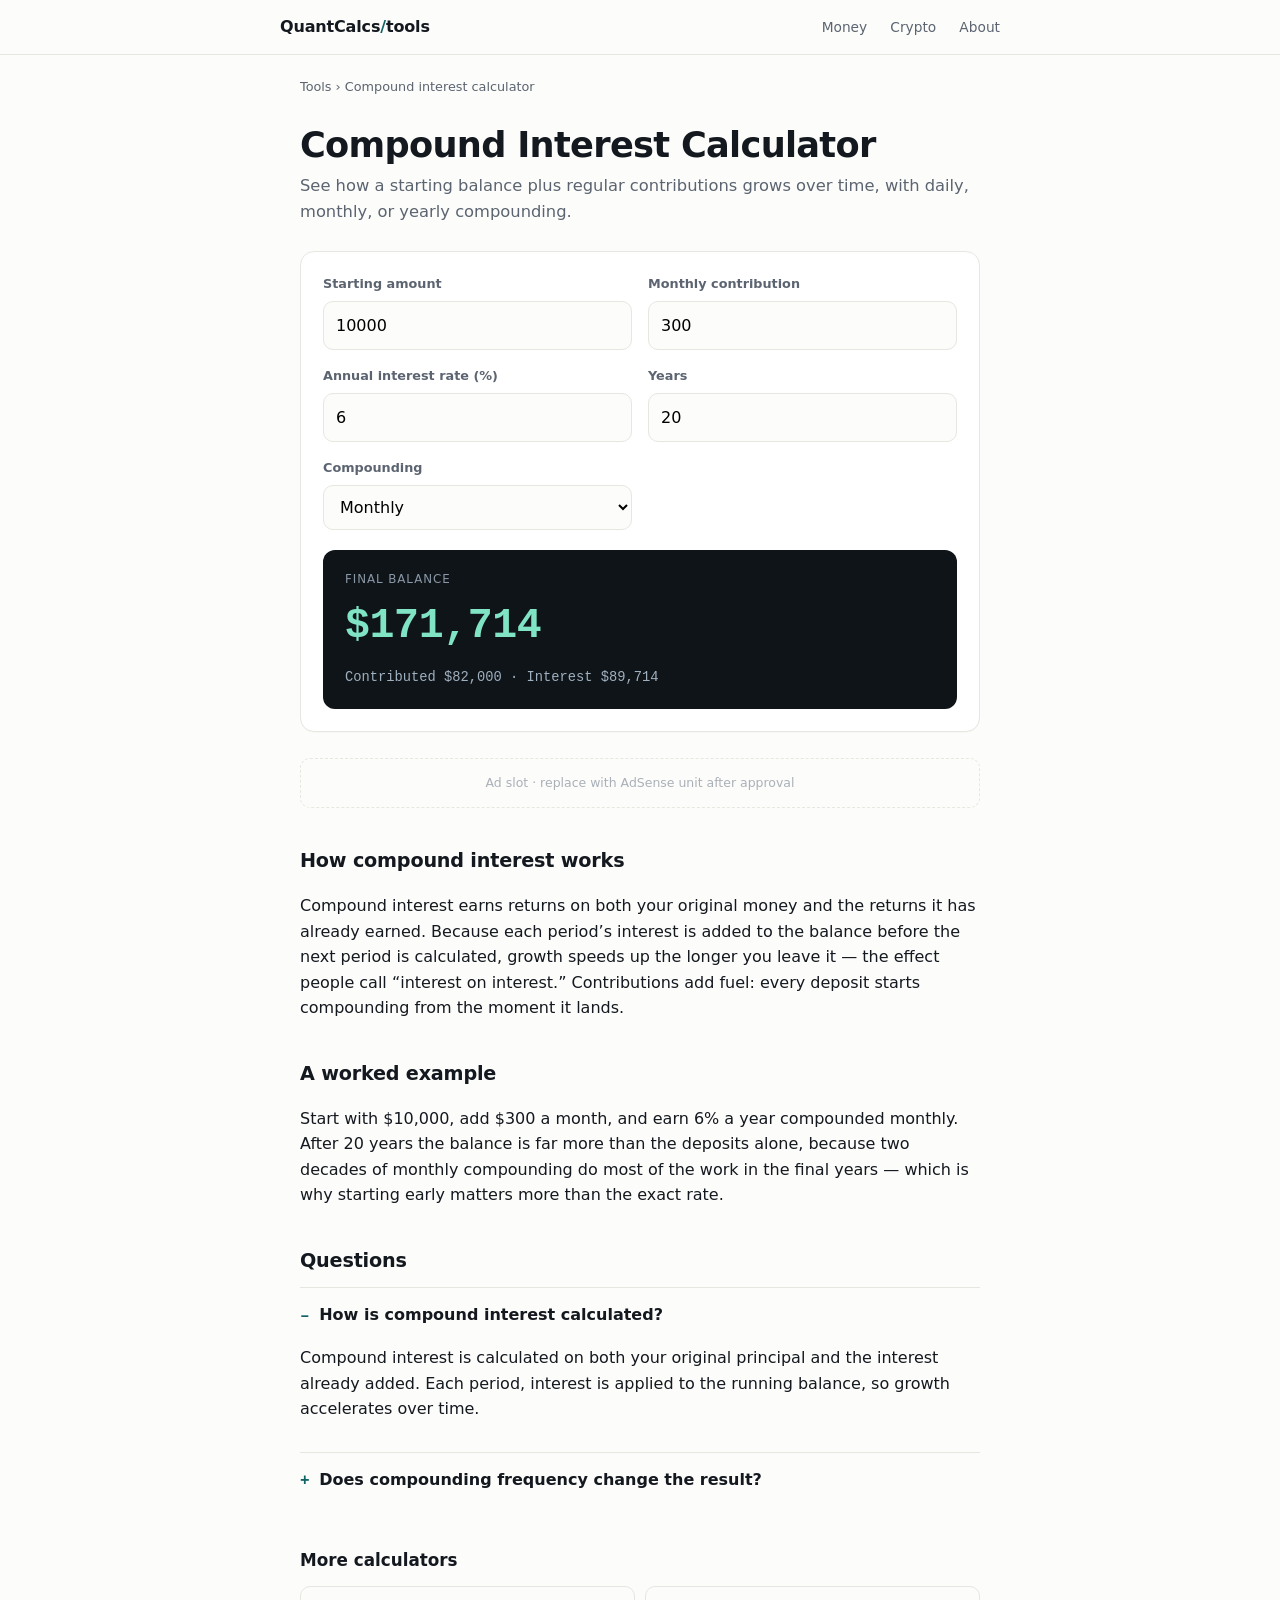
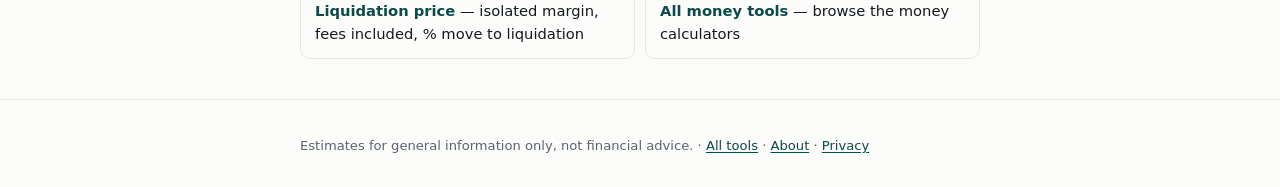
==== public/compound-interest-calculator/index.html @ 12baaa2d "hub shell + 2 tools Deployable static-site structure for quantcalcs.com: - public/ = deploy root (ho" ====
<!DOCTYPE html>
<html lang="en">
<!--
  ============================================================================
  REFERENCE MICRO-TOOL TEMPLATE  —  clone this file per new tool.
  Stack: dependency-free static HTML/CSS/vanilla-JS (max durability, top CWV).
  Every "CLONE:" comment marks something you change for a new tool.
  Everything else is the shared house style — keep it identical across tools.
  ============================================================================
-->
<head>
<meta charset="utf-8">
<meta name="viewport" content="width=device-width, initial-scale=1">

<!-- CLONE: title (<=60 chars, lead with the exact search phrase people type) -->
<title>Compound Interest Calculator — Daily, Monthly & Yearly</title>

<!-- CLONE: meta description (<=155 chars, promise the answer, natural keywords) -->
<meta name="description" content="Free compound interest calculator. See how savings grow with monthly contributions and daily, monthly, or yearly compounding. Instant results, no signup.">

<!-- CLONE: canonical URL to this tool's page -->
<link rel="canonical" href="https://quantcalcs.com/compound-interest-calculator/">
<meta name="robots" content="index,follow,max-image-preview:large">
<meta name="theme-color" content="#0f1419">

<!-- Open Graph / Twitter — CLONE the url/title/description -->
<meta property="og:type" content="website">
<meta property="og:title" content="Compound Interest Calculator">
<meta property="og:description" content="See how your savings grow. Instant, free, no signup.">
<meta property="og:url" content="https://quantcalcs.com/compound-interest-calculator/">
<meta name="twitter:card" content="summary_large_image">

<!--
  STRUCTURED DATA (JSON-LD). Three schemas:
  1) WebApplication — tells Google this page IS a tool.
  2) FAQPage — the FAQ block below MUST match this word-for-word (rich results).
  3) BreadcrumbList — hub > tool.
  CLONE every name/description/url and the Q&A pairs.
-->
<script type="application/ld+json">
{
  "@context": "https://schema.org",
  "@graph": [
    {
      "@type": "WebApplication",
      "name": "Compound Interest Calculator",
      "applicationCategory": "FinanceApplication",
      "operatingSystem": "Any",
      "offers": { "@type": "Offer", "price": "0", "priceCurrency": "USD" },
      "url": "https://quantcalcs.com/compound-interest-calculator/"
    },
    {
      "@type": "FAQPage",
      "mainEntity": [
        {
          "@type": "Question",
          "name": "How is compound interest calculated?",
          "acceptedAnswer": { "@type": "Answer", "text": "Compound interest is calculated on both your original principal and the interest already added. Each period, interest is applied to the running balance, so growth accelerates over time." }
        },
        {
          "@type": "Question",
          "name": "Does compounding frequency change the result?",
          "acceptedAnswer": { "@type": "Answer", "text": "Yes. More frequent compounding (daily vs yearly) produces a slightly higher balance because interest is added to the balance more often." }
        }
      ]
    },
    {
      "@type": "BreadcrumbList",
      "itemListElement": [
        { "@type": "ListItem", "position": 1, "name": "Tools", "item": "https://quantcalcs.com/" },
        { "@type": "ListItem", "position": 2, "name": "Compound Interest Calculator", "item": "https://quantcalcs.com/compound-interest-calculator/" }
      ]
    }
  ]
}
</script>

<!--
  ANALYTICS / KILL-GATE HOOK (shared across all tools).
  Paste your privacy-analytics snippet here (Plausible/Umami/GA4).
  Google Search Console is verified once at the domain level (DNS TXT) and is
  the PRIMARY kill-gate data source: impressions + clicks per tool page.
-->
<!-- <script defer data-domain="quantcalcs.com" src="https://plausible.io/js/script.js"></script> -->

<style>
  /* ---- SHARED HOUSE STYLE (keep identical across every tool) -------------
     Direction: "measured instrument". A calculator's job is trustworthy
     numbers, so the result is treated like a lab-instrument readout: a dark
     precision panel with a monospaced figure. Palette is cool paper + ink +
     a single petrol accent (deliberately not the cream/terracotta or
     acid-green AI defaults). Fonts are system stacks — zero requests, so the
     page is near-instant, which is itself an SEO feature. */
  :root{
    --paper:#fcfcfa; --ink:#14181f; --muted:#5b6470; --line:#e7e6e0;
    --accent:#116466; --accent-ink:#0c4a4c; --panel:#0f1419; --readout:#7fe3c4;
    --radius:14px; --maxw:720px;
    --sans:system-ui,-apple-system,"Segoe UI",Roboto,Helvetica,Arial,sans-serif;
    --mono:ui-monospace,SFMono-Regular,"SF Mono",Menlo,Consolas,monospace;
  }
  *{box-sizing:border-box}
  html{scroll-behavior:smooth}
  body{margin:0;background:var(--paper);color:var(--ink);font-family:var(--sans);
    line-height:1.6;-webkit-font-smoothing:antialiased}
  .skip{position:absolute;left:-999px}.skip:focus{left:8px;top:8px;background:#fff;padding:8px;z-index:10}
  .wrap{max-width:var(--maxw);margin:0 auto;padding:0 20px}
  a{color:var(--accent-ink);text-underline-offset:2px}

  /* header / breadcrumb */
  header.site{border-bottom:1px solid var(--line)}
  .bar{display:flex;align-items:center;justify-content:space-between;padding:14px 0}
  .brand{font-weight:700;letter-spacing:-.01em;text-decoration:none;color:var(--ink)}
  .brand span{color:var(--accent)}
  nav.top a{font-size:.86rem;color:var(--muted);text-decoration:none;margin-left:18px}
  nav.top a:hover{color:var(--ink)}
  .crumb{font-size:.8rem;color:var(--muted);padding:10px 0}
  .crumb a{color:var(--muted);text-decoration:none}

  /* hero = the tool itself */
  h1{font-size:clamp(1.6rem,4.5vw,2.2rem);letter-spacing:-.02em;line-height:1.15;margin:.5em 0 .2em}
  .lede{color:var(--muted);margin:0 0 26px;font-size:1.02rem}

  .tool{border:1px solid var(--line);border-radius:var(--radius);background:#fff;
    padding:22px;box-shadow:0 1px 0 rgba(0,0,0,.02)}
  .grid{display:grid;grid-template-columns:1fr 1fr;gap:16px}
  @media(max-width:560px){.grid{grid-template-columns:1fr}}
  .field label{display:block;font-size:.8rem;font-weight:600;color:var(--muted);margin-bottom:6px}
  .field input,.field select{width:100%;padding:11px 12px;border:1px solid var(--line);
    border-radius:10px;font:inherit;background:var(--paper)}
  .field input:focus,.field select:focus{outline:2px solid var(--accent);border-color:transparent}

  /* the "instrument readout" — this is the page's signature element */
  .readout{margin-top:20px;background:var(--panel);border-radius:12px;padding:20px 22px;color:#c9d2dc}
  .readout .k{font-size:.74rem;letter-spacing:.08em;text-transform:uppercase;color:#8a97a6}
  .readout .v{font-family:var(--mono);font-size:clamp(1.8rem,6vw,2.6rem);color:var(--readout);
    font-weight:600;margin-top:4px;letter-spacing:-.01em}
  .readout .sub{font-family:var(--mono);font-size:.86rem;color:#9fb0bf;margin-top:8px}

  /* content sections (needed to rank — a bare tool ranks poorly) */
  section.copy{margin:38px 0}
  section.copy h2{font-size:1.2rem;letter-spacing:-.01em;margin:0 0 10px}
  details{border-top:1px solid var(--line);padding:14px 0}
  details summary{cursor:pointer;font-weight:600;list-style:none}
  details summary::-webkit-details-marker{display:none}
  details summary::before{content:"+ ";color:var(--accent);font-family:var(--mono)}
  details[open] summary::before{content:"– "}

  /* monetization slots */
  .ad{border:1px dashed var(--line);border-radius:10px;padding:14px;text-align:center;
    color:#aab0b8;font-size:.78rem;margin:26px 0}
  .aff{border:1px solid var(--line);border-left:3px solid var(--accent);border-radius:10px;
    padding:14px 16px;margin:22px 0;font-size:.92rem;background:#fff}

  /* related tools = internal linking (topical authority + crawl depth) */
  .related{margin:34px 0}
  .related h2{font-size:1.05rem;margin:0 0 12px}
  .related ul{list-style:none;padding:0;margin:0;display:grid;grid-template-columns:1fr 1fr;gap:10px}
  @media(max-width:560px){.related ul{grid-template-columns:1fr}}
  .related a{display:block;border:1px solid var(--line);border-radius:10px;padding:12px 14px;
    text-decoration:none;color:var(--ink);font-size:.92rem}
  .related a:hover{border-color:var(--accent)}
  .related a b{color:var(--accent-ink)}

  footer.site{border-top:1px solid var(--line);margin-top:40px;padding:22px 0;color:var(--muted);font-size:.82rem}
  @media(prefers-reduced-motion:reduce){html{scroll-behavior:auto}}
</style>
</head>
<body>
<a class="skip" href="#tool">Skip to calculator</a>

<!-- HEADER — shared. CLONE only the nav links as your tool list grows. -->
<header class="site">
  <div class="wrap bar">
    <a class="brand" href="/">QuantCalcs<span>/</span>tools</a>
    <nav class="top" aria-label="Main">
      <a href="/#money">Money</a>
      <a href="/#crypto">Crypto</a>
      <a href="/about/">About</a>
    </nav>
  </div>
</header>

<div class="wrap">
  <!-- CLONE breadcrumb label -->
  <p class="crumb"><a href="/">Tools</a> &rsaquo; Compound interest calculator</p>

  <!-- CLONE h1 + lede (h1 should contain the primary search phrase) -->
  <h1>Compound Interest Calculator</h1>
  <p class="lede">See how a starting balance plus regular contributions grows over time, with daily, monthly, or yearly compounding.</p>

  <!-- ================= THE TOOL (hero) ================= -->
  <div class="tool" id="tool">
    <div class="grid">
      <div class="field">
        <label for="p">Starting amount</label>
        <input id="p" type="number" inputmode="decimal" value="10000" min="0" step="100">
      </div>
      <div class="field">
        <label for="c">Monthly contribution</label>
        <input id="c" type="number" inputmode="decimal" value="300" min="0" step="10">
      </div>
      <div class="field">
        <label for="r">Annual interest rate (%)</label>
        <input id="r" type="number" inputmode="decimal" value="6" min="0" step="0.1">
      </div>
      <div class="field">
        <label for="y">Years</label>
        <input id="y" type="number" inputmode="numeric" value="20" min="1" max="80" step="1">
      </div>
      <div class="field">
        <label for="f">Compounding</label>
        <select id="f">
          <option value="365">Daily</option>
          <option value="12" selected>Monthly</option>
          <option value="1">Yearly</option>
        </select>
      </div>
    </div>

    <!-- signature: instrument readout -->
    <div class="readout" aria-live="polite">
      <div class="k">Final balance</div>
      <div class="v" id="out">$0</div>
      <div class="sub" id="breakdown">—</div>
    </div>
  </div>

  <!-- AD SLOT (above-the-fold-adjacent). PLACEHOLDER — paste AdSense unit after approval. -->
  <div class="ad">Ad slot &middot; replace with AdSense unit after approval</div>

  <!-- ================= CONTENT (required to rank) ================= -->
  <section class="copy">
    <h2>How compound interest works</h2>
    <p>Compound interest earns returns on both your original money and the returns it has already earned. Because each period&rsquo;s interest is added to the balance before the next period is calculated, growth speeds up the longer you leave it &mdash; the effect people call &ldquo;interest on interest.&rdquo; Contributions add fuel: every deposit starts compounding from the moment it lands.</p>
  </section>

  <!-- AFFILIATE BLOCK. PLACEHOLDER — often out-earns display ads on tool pages. -->
  <!-- AFFILIATE SLOT — kept empty until a relevant, disclosed partner exists (see _template/CLAUDE.md §5).
  <div class="aff"><b>Related:</b> Comparing high-yield savings or brokerage accounts is where these numbers become real.</div>
  -->

  <section class="copy">
    <h2>A worked example</h2>
    <p>Start with $10,000, add $300 a month, and earn 6% a year compounded monthly. After 20 years the balance is far more than the deposits alone, because two decades of monthly compounding do most of the work in the final years &mdash; which is why starting early matters more than the exact rate.</p>
  </section>

  <!-- FAQ — MUST match the FAQPage JSON-LD above word-for-word -->
  <section class="copy">
    <h2>Questions</h2>
    <details open>
      <summary>How is compound interest calculated?</summary>
      <p>Compound interest is calculated on both your original principal and the interest already added. Each period, interest is applied to the running balance, so growth accelerates over time.</p>
    </details>
    <details>
      <summary>Does compounding frequency change the result?</summary>
      <p>Yes. More frequent compounding (daily vs yearly) produces a slightly higher balance because interest is added to the balance more often.</p>
    </details>
  </section>

  <!-- RELATED TOOLS = internal links. CLONE: point to your other tools. -->
  <nav class="related" aria-label="Related tools">
    <h2>More calculators</h2>
    <ul>
      <li><a href="/liquidation-price-calculator/"><b>Liquidation price</b> &mdash; isolated margin, fees included, % move to liquidation</a></li>
      <li><a href="/#money"><b>All money tools</b> &mdash; browse the money calculators</a></li>
    </ul>
  </nav>
</div>

<footer class="site">
  <div class="wrap">
    <p>Estimates for general information only, not financial advice. &middot; <a href="/">All tools</a> &middot; <a href="/about/">About</a> &middot; <a href="/privacy/">Privacy</a></p>
  </div>
</footer>

<script>
/* ============================================================================
   TOOL LOGIC (vanilla JS).  CLONE: replace calc() with your tool's math.
   Everything reruns on input, so results are instant and there is no button
   to "submit" — fewer steps, better UX, nothing to break.
   ============================================================================ */
(function(){
  var ids=["p","c","r","y","f"], el={};
  ids.forEach(function(i){el[i]=document.getElementById(i);});
  var out=document.getElementById("out"), bd=document.getElementById("breakdown");
  var fmt=new Intl.NumberFormat("en-US",{style:"currency",currency:"USD",maximumFractionDigits:0});

  function calc(){
    var P=+el.p.value||0, C=+el.c.value||0, r=(+el.r.value||0)/100,
        yrs=+el.y.value||0, n=+el.f.value||12;
    var periods=yrs*n, i=r/n, bal=P, contributed=P;
    for(var t=0;t<periods;t++){ bal=bal*(1+i)+C; contributed+=C; }
    var interest=bal-contributed;
    out.textContent=fmt.format(bal);
    bd.textContent="Contributed "+fmt.format(contributed)+"  ·  Interest "+fmt.format(interest);
  }
  ids.forEach(function(i){el[i].addEventListener("input",calc);});
  calc();
})();
</script>
</body>
</html>
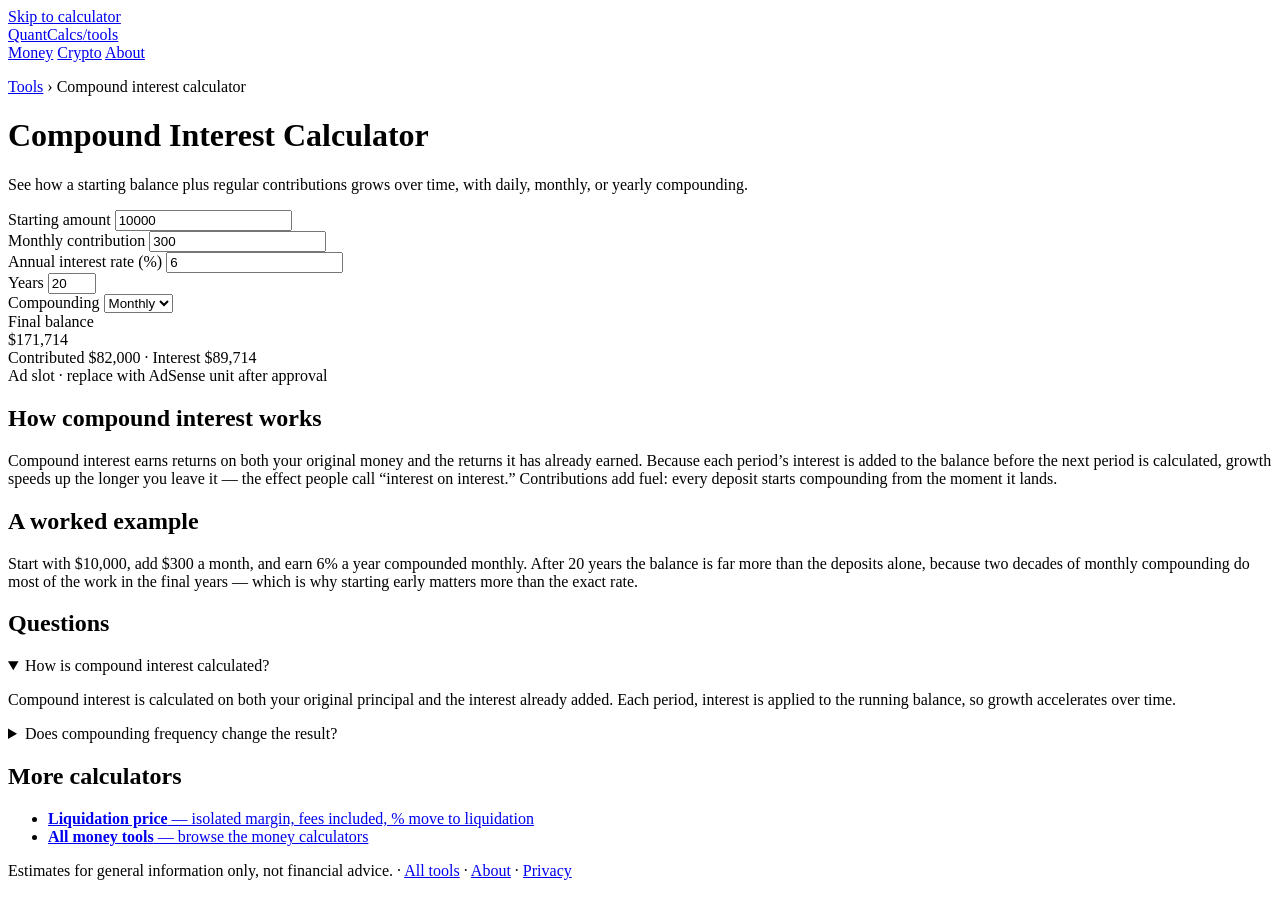
==== commit 93ab5990: "unify compound-interest into house style v2 Replace this page's inline <style> block (the last old-v" ====
--- a/public/compound-interest-calculator/index.html
+++ b/public/compound-interest-calculator/index.html
@@ -83,87 +83,7 @@
 -->
 <!-- <script defer data-domain="quantcalcs.com" src="https://plausible.io/js/script.js"></script> -->
 
-<style>
-  /* ---- SHARED HOUSE STYLE (keep identical across every tool) -------------
-     Direction: "measured instrument". A calculator's job is trustworthy
-     numbers, so the result is treated like a lab-instrument readout: a dark
-     precision panel with a monospaced figure. Palette is cool paper + ink +
-     a single petrol accent (deliberately not the cream/terracotta or
-     acid-green AI defaults). Fonts are system stacks — zero requests, so the
-     page is near-instant, which is itself an SEO feature. */
-  :root{
-    --paper:#fcfcfa; --ink:#14181f; --muted:#5b6470; --line:#e7e6e0;
-    --accent:#116466; --accent-ink:#0c4a4c; --panel:#0f1419; --readout:#7fe3c4;
-    --radius:14px; --maxw:720px;
-    --sans:system-ui,-apple-system,"Segoe UI",Roboto,Helvetica,Arial,sans-serif;
-    --mono:ui-monospace,SFMono-Regular,"SF Mono",Menlo,Consolas,monospace;
-  }
-  *{box-sizing:border-box}
-  html{scroll-behavior:smooth}
-  body{margin:0;background:var(--paper);color:var(--ink);font-family:var(--sans);
-    line-height:1.6;-webkit-font-smoothing:antialiased}
-  .skip{position:absolute;left:-999px}.skip:focus{left:8px;top:8px;background:#fff;padding:8px;z-index:10}
-  .wrap{max-width:var(--maxw);margin:0 auto;padding:0 20px}
-  a{color:var(--accent-ink);text-underline-offset:2px}
-
-  /* header / breadcrumb */
-  header.site{border-bottom:1px solid var(--line)}
-  .bar{display:flex;align-items:center;justify-content:space-between;padding:14px 0}
-  .brand{font-weight:700;letter-spacing:-.01em;text-decoration:none;color:var(--ink)}
-  .brand span{color:var(--accent)}
-  nav.top a{font-size:.86rem;color:var(--muted);text-decoration:none;margin-left:18px}
-  nav.top a:hover{color:var(--ink)}
-  .crumb{font-size:.8rem;color:var(--muted);padding:10px 0}
-  .crumb a{color:var(--muted);text-decoration:none}
-
-  /* hero = the tool itself */
-  h1{font-size:clamp(1.6rem,4.5vw,2.2rem);letter-spacing:-.02em;line-height:1.15;margin:.5em 0 .2em}
-  .lede{color:var(--muted);margin:0 0 26px;font-size:1.02rem}
-
-  .tool{border:1px solid var(--line);border-radius:var(--radius);background:#fff;
-    padding:22px;box-shadow:0 1px 0 rgba(0,0,0,.02)}
-  .grid{display:grid;grid-template-columns:1fr 1fr;gap:16px}
-  @media(max-width:560px){.grid{grid-template-columns:1fr}}
-  .field label{display:block;font-size:.8rem;font-weight:600;color:var(--muted);margin-bottom:6px}
-  .field input,.field select{width:100%;padding:11px 12px;border:1px solid var(--line);
-    border-radius:10px;font:inherit;background:var(--paper)}
-  .field input:focus,.field select:focus{outline:2px solid var(--accent);border-color:transparent}
-
-  /* the "instrument readout" — this is the page's signature element */
-  .readout{margin-top:20px;background:var(--panel);border-radius:12px;padding:20px 22px;color:#c9d2dc}
-  .readout .k{font-size:.74rem;letter-spacing:.08em;text-transform:uppercase;color:#8a97a6}
-  .readout .v{font-family:var(--mono);font-size:clamp(1.8rem,6vw,2.6rem);color:var(--readout);
-    font-weight:600;margin-top:4px;letter-spacing:-.01em}
-  .readout .sub{font-family:var(--mono);font-size:.86rem;color:#9fb0bf;margin-top:8px}
-
-  /* content sections (needed to rank — a bare tool ranks poorly) */
-  section.copy{margin:38px 0}
-  section.copy h2{font-size:1.2rem;letter-spacing:-.01em;margin:0 0 10px}
-  details{border-top:1px solid var(--line);padding:14px 0}
-  details summary{cursor:pointer;font-weight:600;list-style:none}
-  details summary::-webkit-details-marker{display:none}
-  details summary::before{content:"+ ";color:var(--accent);font-family:var(--mono)}
-  details[open] summary::before{content:"– "}
-
-  /* monetization slots */
-  .ad{border:1px dashed var(--line);border-radius:10px;padding:14px;text-align:center;
-    color:#aab0b8;font-size:.78rem;margin:26px 0}
-  .aff{border:1px solid var(--line);border-left:3px solid var(--accent);border-radius:10px;
-    padding:14px 16px;margin:22px 0;font-size:.92rem;background:#fff}
-
-  /* related tools = internal linking (topical authority + crawl depth) */
-  .related{margin:34px 0}
-  .related h2{font-size:1.05rem;margin:0 0 12px}
-  .related ul{list-style:none;padding:0;margin:0;display:grid;grid-template-columns:1fr 1fr;gap:10px}
-  @media(max-width:560px){.related ul{grid-template-columns:1fr}}
-  .related a{display:block;border:1px solid var(--line);border-radius:10px;padding:12px 14px;
-    text-decoration:none;color:var(--ink);font-size:.92rem}
-  .related a:hover{border-color:var(--accent)}
-  .related a b{color:var(--accent-ink)}
-
-  footer.site{border-top:1px solid var(--line);margin-top:40px;padding:22px 0;color:var(--muted);font-size:.82rem}
-  @media(prefers-reduced-motion:reduce){html{scroll-behavior:auto}}
-</style>
+<link rel="stylesheet" href="/style.css">
 </head>
 <body>
 <a class="skip" href="#tool">Skip to calculator</a>
